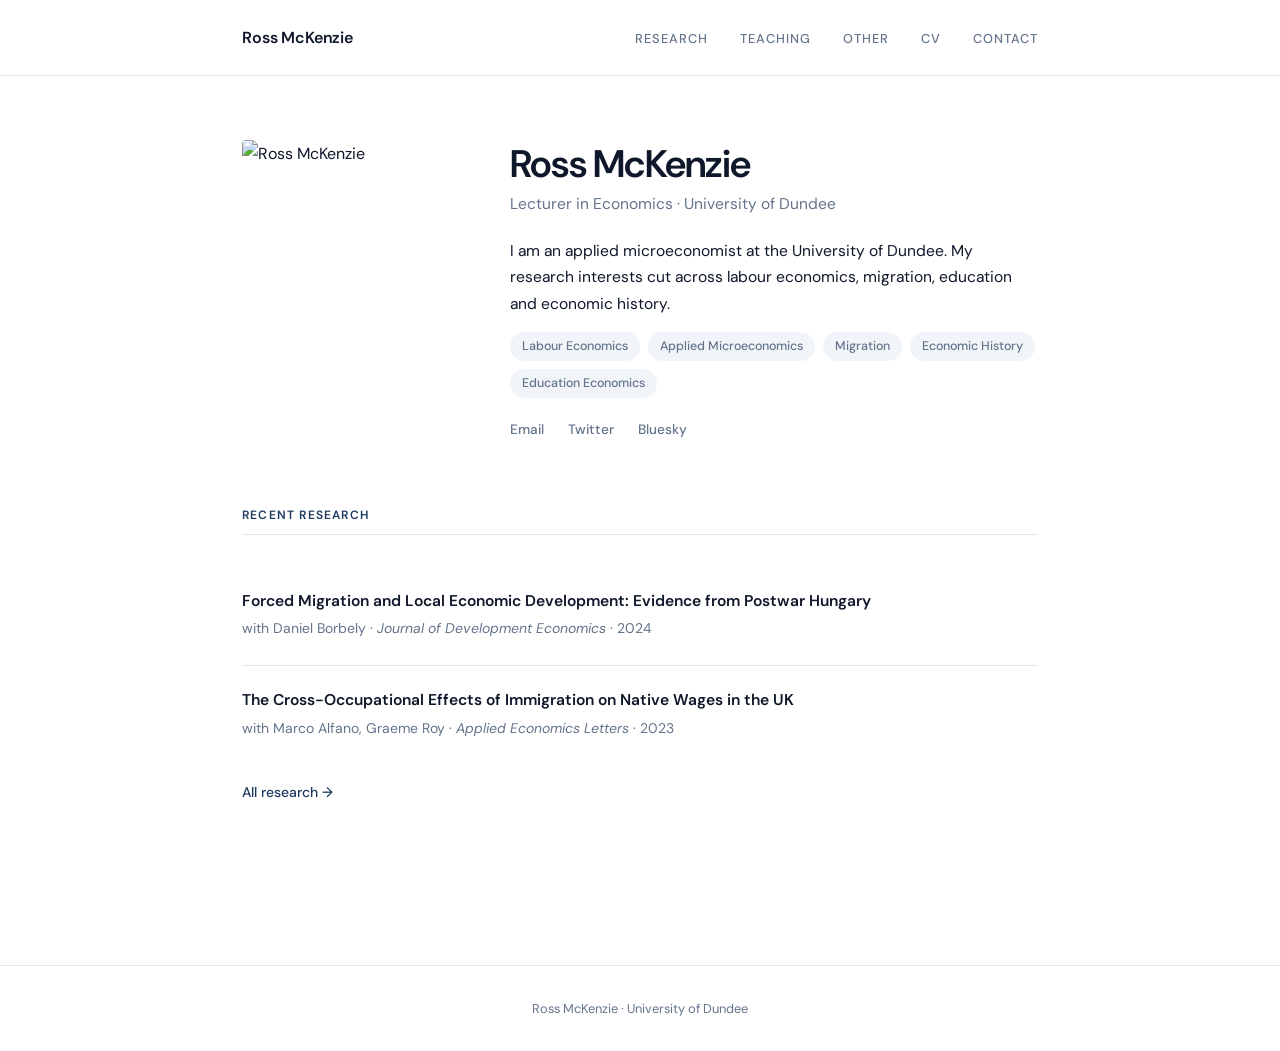
==== index.html @ 435b9e35 "Website files load website files" ====
<!DOCTYPE html>
<html lang="en">
<head>
  <meta charset="UTF-8">
  <meta name="viewport" content="width=device-width, initial-scale=1.0">
  <meta name="description" content="Ross McKenzie — Lecturer in Economics at the University of Dundee. Research in labour economics, migration, and education.">
  <title>Ross McKenzie</title>
  <link rel="preconnect" href="https://fonts.googleapis.com">
  <link rel="preconnect" href="https://fonts.gstatic.com" crossorigin>
  <link href="https://fonts.googleapis.com/css2?family=DM+Sans:ital,opsz,wght@0,9..40,300;0,9..40,400;0,9..40,500;0,9..40,600;1,9..40,400&display=swap" rel="stylesheet">
  <link rel="stylesheet" href="style.css">
</head>
<body>

  <nav>
    <div class="container">
      <a href="index.html" class="nav-name">Ross McKenzie</a>
      <ul class="nav-links">
        <li><a href="research.html">Research</a></li>
        <li><a href="teaching.html">Teaching</a></li>
        <li><a href="other-publications.html">Other</a></li>
        <li><a href="cv.pdf">CV</a></li>
        <li><a href="contact.html">Contact</a></li>
      </ul>
    </div>
  </nav>

  <main>
    <div class="container">

      <section>
        <div class="bio-grid">
          <img src="photo.jpg" alt="Ross McKenzie" class="bio-photo">
          <div class="bio-text">
            <h1>Ross McKenzie</h1>
            <p class="title">Lecturer in Economics · University of Dundee</p>
            <p>
              I am an applied microeconomist at the University of Dundee. My research interests
              cut across labour economics, migration, education and economic history.
            </p>
            <div class="tags">
              <span class="tag">Labour Economics</span>
              <span class="tag">Applied Microeconomics</span>
              <span class="tag">Migration</span>
              <span class="tag">Economic History</span>
              <span class="tag">Education Economics</span>
            </div>
            <div class="social-links">
              <a href="mailto:rmckenzie001@dundee.ac.uk" class="social-link">Email</a>
              <a href="https://twitter.com/RossMckenzie11" class="social-link" target="_blank" rel="noopener">Twitter</a>
              <a href="https://bsky.app/profile/rmckenzie.bsky.social" class="social-link" target="_blank" rel="noopener">Bluesky</a>
            </div>
          </div>
        </div>
      </section>

      <section>
        <p class="section-label">Recent Research</p>
        <hr class="section-divider">
        <ul class="pub-list">
          <li class="pub-item">
            <p class="pub-title">
              <a href="https://doi.org/10.1016/j.jdeveco.2024.103355" target="_blank" rel="noopener">
                Forced Migration and Local Economic Development: Evidence from Postwar Hungary
              </a>
            </p>
            <p class="pub-meta">with Daniel Borbely &middot; <em>Journal of Development Economics</em> &middot; 2024</p>
          </li>
          <li class="pub-item">
            <p class="pub-title">
              <a href="https://doi.org/10.1080/13504851.2023.2204213" target="_blank" rel="noopener">
                The Cross-Occupational Effects of Immigration on Native Wages in the UK
              </a>
            </p>
            <p class="pub-meta">with Marco Alfano, Graeme Roy &middot; <em>Applied Economics Letters</em> &middot; 2023</p>
          </li>
        </ul>
        <a href="research.html" class="more-link">All research &rarr;</a>
      </section>

    </div>
  </main>

  <footer>
    <div class="container">
      Ross McKenzie &middot; University of Dundee
    </div>
  </footer>

</body>
</html>
---- style.css ----
/* ============================================================
   Root variables — edit here to change colours/fonts globally
   ============================================================ */
:root {
  --ink:      #0f172a;
  --paper:    #ffffff;
  --accent:   #1e3a5f;
  --muted:    #64748b;
  --border:   #e2e8f0;
  --bg-tag:   #f1f5f9;
  --max-width: 860px;
}

/* ============================================================
   Reset & base
   ============================================================ */
*, *::before, *::after {
  box-sizing: border-box;
  margin: 0;
  padding: 0;
}

html {
  font-size: 16px;
  -webkit-font-smoothing: antialiased;
  -moz-osx-font-smoothing: grayscale;
}

body {
  font-family: 'DM Sans', system-ui, -apple-system, sans-serif;
  color: var(--ink);
  background: var(--paper);
  line-height: 1.7;
}

h1, h2, h3 {
  font-weight: 600;
  line-height: 1.25;
}

a {
  color: var(--accent);
  text-decoration: none;
}

a:hover {
  text-decoration: underline;
}

/* ============================================================
   Layout
   ============================================================ */
.container {
  max-width: var(--max-width);
  margin: 0 auto;
  padding: 0 2rem;
}

main {
  padding: 4rem 0 6rem;
}

section {
  margin-bottom: 4rem;
}

/* ============================================================
   Navigation
   ============================================================ */
nav {
  padding: 1.5rem 0;
  border-bottom: 1px solid var(--border);
}

nav .container {
  display: flex;
  justify-content: space-between;
  align-items: center;
}

.nav-name {
  font-weight: 600;
  font-size: 1rem;
  color: var(--ink);
  letter-spacing: -0.01em;
}

.nav-name:hover {
  text-decoration: none;
  color: var(--accent);
}

.nav-links {
  display: flex;
  gap: 2rem;
  list-style: none;
}

.nav-links a {
  font-size: 0.8rem;
  color: var(--muted);
  text-transform: uppercase;
  letter-spacing: 0.08em;
  font-weight: 500;
}

.nav-links a:hover {
  color: var(--accent);
  text-decoration: none;
}

.nav-links a.active {
  color: var(--accent);
}

/* ============================================================
   Section labels and dividers
   ============================================================ */
.section-label {
  font-size: 0.75rem;
  text-transform: uppercase;
  letter-spacing: 0.1em;
  color: var(--accent);
  font-weight: 600;
  margin-bottom: 0.5rem;
}

.section-divider {
  border: none;
  border-top: 1px solid var(--border);
  margin-bottom: 2rem;
}

/* ============================================================
   Home — bio grid
   ============================================================ */
.bio-grid {
  display: grid;
  grid-template-columns: 220px 1fr;
  gap: 3rem;
  align-items: start;
}

.bio-photo {
  width: 220px;
  height: 220px;
  object-fit: cover;
  object-position: top;
  border-radius: 4px;
}

.bio-text h1 {
  font-size: clamp(1.8rem, 4vw, 2.4rem);
  margin-bottom: 0.2rem;
  letter-spacing: -0.02em;
}

.bio-text .title {
  color: var(--muted);
  font-size: 0.975rem;
  margin-bottom: 1.25rem;
}

.bio-text p {
  font-size: 0.975rem;
  margin-bottom: 0.9rem;
}

/* Research interest tags */
.tags {
  display: flex;
  flex-wrap: wrap;
  gap: 0.5rem;
  margin-top: 0.25rem;
  margin-bottom: 1.25rem;
}

.tag {
  background: var(--bg-tag);
  color: var(--muted);
  padding: 0.25rem 0.75rem;
  border-radius: 2rem;
  font-size: 0.78rem;
  font-weight: 500;
}

/* Social / contact links in bio */
.social-links {
  display: flex;
  gap: 1.5rem;
}

.social-link {
  font-size: 0.85rem;
  color: var(--muted);
  font-weight: 500;
}

.social-link:hover {
  color: var(--accent);
  text-decoration: none;
}

/* ============================================================
   Publication list
   ============================================================ */
.pub-list {
  list-style: none;
}

.pub-item {
  padding: 1.5rem 0;
  border-bottom: 1px solid var(--border);
}

.pub-item:last-child {
  border-bottom: none;
}

.pub-title {
  font-weight: 600;
  font-size: 0.975rem;
  margin-bottom: 0.3rem;
  line-height: 1.4;
}

.pub-title a {
  color: var(--ink);
}

.pub-title a:hover {
  color: var(--accent);
  text-decoration: none;
}

.pub-meta {
  font-size: 0.875rem;
  color: var(--muted);
}

.pub-status {
  display: inline-block;
  margin-top: 0.4rem;
  font-size: 0.775rem;
  font-weight: 600;
  text-transform: uppercase;
  letter-spacing: 0.06em;
  color: var(--accent);
}

.pub-links {
  display: flex;
  gap: 1.25rem;
  margin-top: 0.6rem;
}

.pub-link {
  font-size: 0.78rem;
  text-transform: uppercase;
  letter-spacing: 0.07em;
  color: var(--accent);
  font-weight: 600;
  border: 1px solid var(--border);
  padding: 0.2rem 0.6rem;
  border-radius: 3px;
}

.pub-link:hover {
  background: var(--accent);
  color: white;
  text-decoration: none;
  border-color: var(--accent);
}

/* "All research" arrow link */
.more-link {
  display: inline-block;
  margin-top: 1rem;
  font-size: 0.875rem;
  color: var(--accent);
  font-weight: 500;
}

/* ============================================================
   Teaching
   ============================================================ */
.teaching-block {
  margin-bottom: 2.5rem;
}

.teaching-block h3 {
  font-size: 1rem;
  font-weight: 600;
  margin-bottom: 0.25rem;
}

.teaching-block .period {
  font-size: 0.85rem;
  color: var(--muted);
  margin-bottom: 1rem;
}

.course-list {
  list-style: none;
}

.course-list li {
  display: flex;
  gap: 1.25rem;
  padding: 0.6rem 0;
  border-bottom: 1px solid var(--border);
  font-size: 0.925rem;
}

.course-list li:last-child {
  border-bottom: none;
}

.course-code {
  color: var(--muted);
  font-size: 0.8rem;
  min-width: 70px;
  padding-top: 0.15rem;
  font-variant-numeric: tabular-nums;
  flex-shrink: 0;
}

.award-list {
  list-style: none;
  margin-top: 0.5rem;
}

.award-list li {
  padding: 0.6rem 0;
  border-bottom: 1px solid var(--border);
  font-size: 0.925rem;
}

.award-list li:last-child {
  border-bottom: none;
}

/* ============================================================
   Contact page
   ============================================================ */
.contact-block {
  font-size: 0.975rem;
}

.contact-block p {
  margin-bottom: 0.75rem;
}

.contact-block a {
  font-weight: 500;
}

/* ============================================================
   Footer
   ============================================================ */
footer {
  border-top: 1px solid var(--border);
  padding: 2rem 0;
  text-align: center;
  font-size: 0.8rem;
  color: var(--muted);
}

/* ============================================================
   Responsive
   ============================================================ */
@media (max-width: 640px) {
  .container {
    padding: 0 1.25rem;
  }

  main {
    padding: 2.5rem 0 4rem;
  }

  .bio-grid {
    grid-template-columns: 1fr;
    gap: 1.5rem;
  }

  .bio-photo {
    width: 110px;
    height: 110px;
  }

  .nav-links {
    gap: 1.25rem;
  }

  .nav-links a {
    font-size: 0.75rem;
  }
}
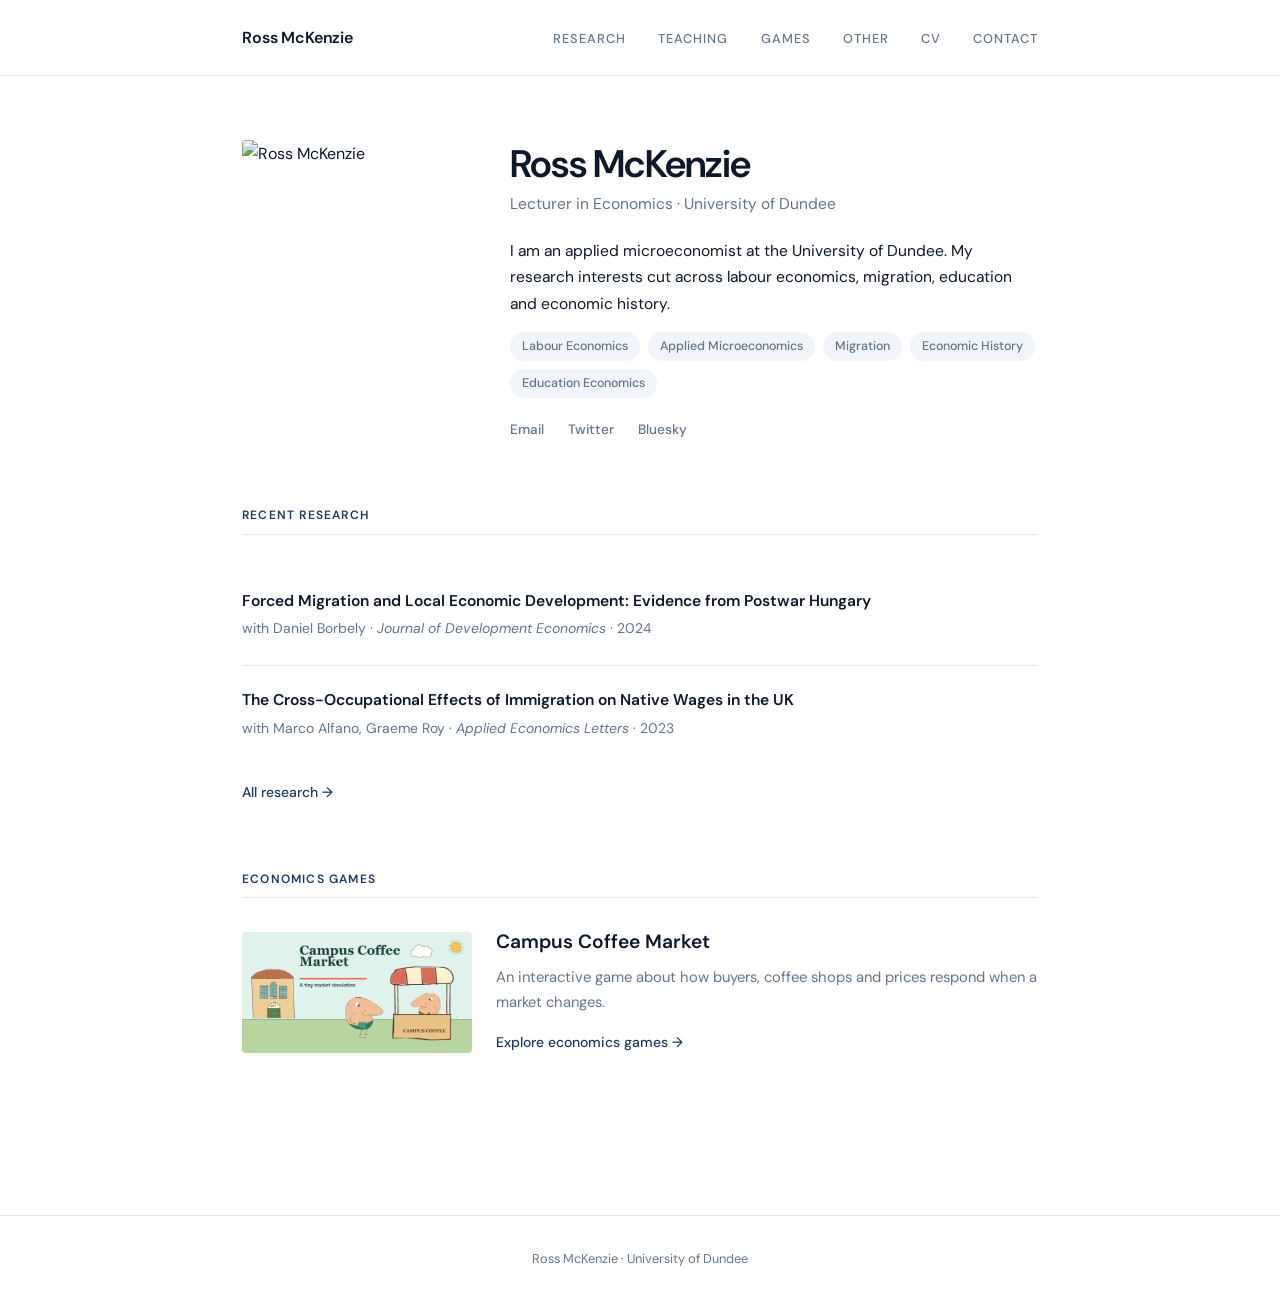
==== commit 392e4753: "Add Economics Games section" ====
--- a/index.html
+++ b/index.html
@@ -18,6 +18,7 @@
       <ul class="nav-links">
         <li><a href="research.html">Research</a></li>
         <li><a href="teaching.html">Teaching</a></li>
+        <li><a href="economic-games.html">Games</a></li>
         <li><a href="other-publications.html">Other</a></li>
         <li><a href="cv.pdf">CV</a></li>
         <li><a href="contact.html">Contact</a></li>
@@ -78,6 +79,21 @@
         <a href="research.html" class="more-link">All research &rarr;</a>
       </section>
 
+      <section>
+        <p class="section-label">Economics Games</p>
+        <hr class="section-divider">
+        <div class="game-teaser">
+          <a href="campus-coffee-market/" class="game-teaser-image">
+            <img src="campus-coffee-market/social-preview-v3.png" alt="A hand-drawn customer buying coffee from a campus stall">
+          </a>
+          <div>
+            <h2><a href="campus-coffee-market/">Campus Coffee Market</a></h2>
+            <p>An interactive game about how buyers, coffee shops and prices respond when a market changes.</p>
+            <a href="economic-games.html" class="more-link">Explore economics games &rarr;</a>
+          </div>
+        </div>
+      </section>
+
     </div>
   </main>
 
--- a/style.css
+++ b/style.css
@@ -92,6 +92,8 @@
 
 .nav-links {
   display: flex;
+  flex-wrap: wrap;
+  justify-content: flex-end;
   gap: 2rem;
   list-style: none;
 }
@@ -341,6 +343,107 @@
 }
 
 /* ============================================================
+   Economics games
+   ============================================================ */
+.page-title {
+  font-size: clamp(1.8rem, 4vw, 2.4rem);
+  letter-spacing: -0.02em;
+  margin-bottom: 0.75rem;
+}
+
+.page-intro {
+  max-width: 650px;
+  color: var(--muted);
+  font-size: 0.975rem;
+}
+
+.game-card {
+  display: grid;
+  grid-template-columns: minmax(0, 1.05fr) minmax(260px, 0.95fr);
+  gap: 2rem;
+  align-items: center;
+  padding: 1.25rem;
+  border: 1px solid var(--border);
+  border-radius: 6px;
+}
+
+.game-preview,
+.game-teaser-image {
+  display: block;
+  overflow: hidden;
+  border-radius: 4px;
+  background: var(--bg-tag);
+}
+
+.game-preview img,
+.game-teaser-image img {
+  display: block;
+  width: 100%;
+  height: auto;
+}
+
+.game-copy h2,
+.game-teaser h2 {
+  font-size: 1.2rem;
+  margin-bottom: 0.65rem;
+}
+
+.game-copy h2 a,
+.game-teaser h2 a {
+  color: var(--ink);
+}
+
+.game-copy h2 a:hover,
+.game-teaser h2 a:hover {
+  color: var(--accent);
+  text-decoration: none;
+}
+
+.game-kicker {
+  color: var(--accent);
+  font-size: 0.72rem;
+  font-weight: 600;
+  letter-spacing: 0.08em;
+  text-transform: uppercase;
+  margin-bottom: 0.5rem;
+}
+
+.game-copy > p:not(.game-kicker),
+.game-teaser p {
+  color: var(--muted);
+  font-size: 0.925rem;
+}
+
+.game-features {
+  margin: 1rem 0 1.25rem 1.1rem;
+  color: var(--muted);
+  font-size: 0.85rem;
+}
+
+.game-link {
+  display: inline-block;
+  padding: 0.55rem 0.9rem;
+  border-radius: 3px;
+  background: var(--accent);
+  color: white;
+  font-size: 0.8rem;
+  font-weight: 600;
+}
+
+.game-link:hover {
+  color: white;
+  text-decoration: none;
+  background: #152e4d;
+}
+
+.game-teaser {
+  display: grid;
+  grid-template-columns: 230px 1fr;
+  gap: 1.5rem;
+  align-items: center;
+}
+
+/* ============================================================
    Contact page
    ============================================================ */
 .contact-block {
@@ -389,10 +492,26 @@
   }
 
   .nav-links {
-    gap: 1.25rem;
+    justify-content: flex-start;
+    gap: 0.6rem 1.1rem;
   }
 
   .nav-links a {
     font-size: 0.75rem;
   }
-}
+
+  nav .container {
+    align-items: flex-start;
+    flex-direction: column;
+    gap: 0.8rem;
+  }
+
+  .game-card,
+  .game-teaser {
+    grid-template-columns: 1fr;
+  }
+
+  .game-teaser-image {
+    max-width: 320px;
+  }
+}
